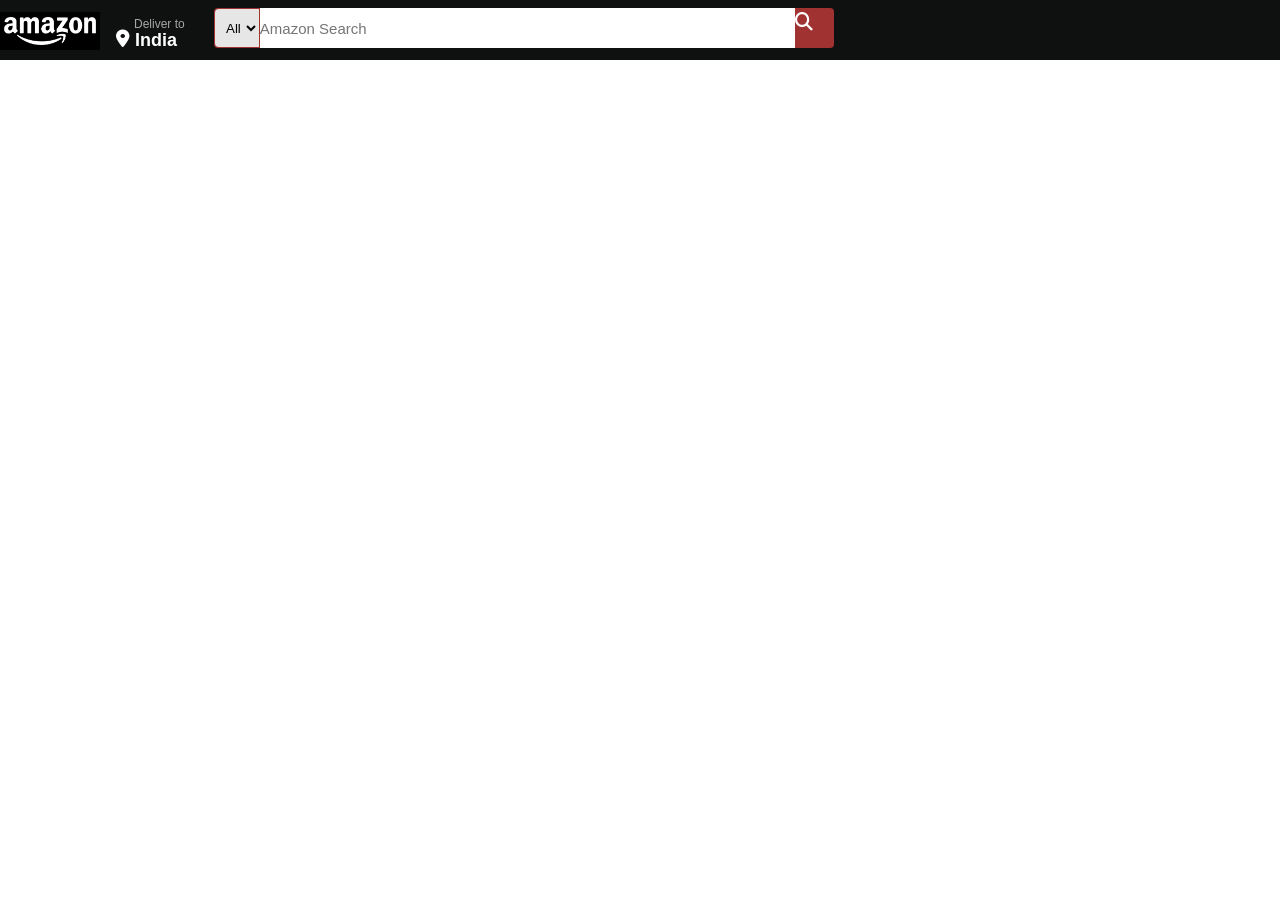
==== amazon-clone.html @ d96494d4 "add navbar" ====
<!DOCTYPE html>
<html lang="en">
<head>
    <meta charset="UTF-8">
    <meta name="viewport" content="width=device-width, initial-scale=1.0">
    <title>Amazon</title>
    <link rel="stylesheet" href="https://cdnjs.cloudflare.com/ajax/libs/font-awesome/6.4.0/css/all.min.css">
    <link rel="stylesheet" href="amazon-clone.css">
</head>
<body>
    <header>
        <div class="navbar">
           <div class="nav-logo border">
              <div class="logo"></div>
            </div>
            <div class="nav-address">
                <p style=" position:relative; left:18px;top:6px">Deliver to</p>
                <div class="nav-icon">
                    <i class="fa-solid fa-location-dot"></i>
                    <p>India</p>
                </div>
            </div>
            <div class="nav-search">
                <select class="search-select">
                    <option>All</option>
                </select >
                <input placeholder="Amazon Search" class="search-input">
                <div class="nav-icon">
                <i class="fa-solid fa-magnifying-glass"></i>
                </div>
            </div>

        </div>
    </header>
</body>
</html>
---- amazon-clone.css ----
*{
    margin:0px;
    padding:0px;
    font-family:Arial, Helvetica, sans-serif;
    border:border-box;
}
.navbar{
    height:60px;
    background-color:#0f1111 ;
    color:white;
    display:flex;
    
    
}
.nav-logo{
    height:50px;
    width:100px;

}
.logo{
    height:50px;
    width:100px;
    background-image:url("product-images/amazon-logo.png");
    background-size:contain;
    background-repeat:no-repeat;
    position:relative;
    top:12px;       
}
border{
    border:1px solid transparent;
}
.border:hover{
    border:1px solid white;
}
.nav-address{
    border:1px solid transparent;
    height:40px;
    width:80px;
    margin:5px 2px 5px 0px;
    padding:0px 15px;
    font-size:12px;
    position: relative;
    top:5px;
    bottom: 3px;
    color:#cccc;
}
.nav-address:hover{
    border:1px solid white;
}
.nav-icon{
    font-size:18px;
    display:flex;
     position: relative;
    top:5px;
    left:0px;
    gap:5px;
    font-weight: bold;
    color:white
}
.nav-search{
    display:flex;
    justify-content: space-evenly;
    height: 40px;
    width: 620px;
    background-color: rgb(160, 50, 50);
    border-radius: 4px;
    position: relative;
    top:8px;
}
.search-select{
    background-color: #e6e6e6;
    width:50px;
    border-top-left-radius: 4px;
    border-bottom-left-radius:4px;
    border:none;
    text-align: center;
    margin:1px;
    padding:0px 0px 0px 5px;
}
.search-input{
    border:none;
    width:100%;
    font-size: 15px;
}
.nav-icon{
    width:45px;
}
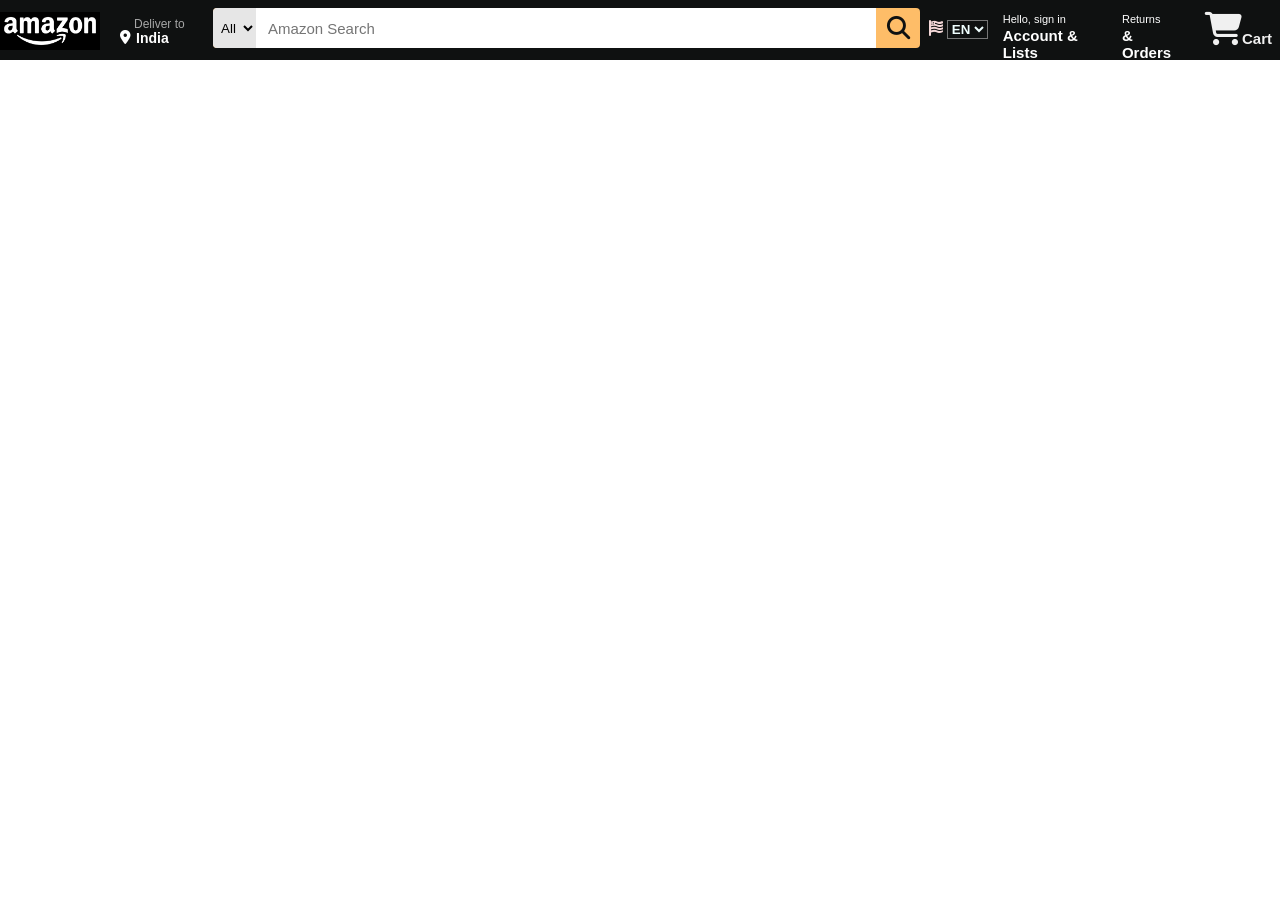
==== commit 49160d9a: "add navbar" ====
--- a/amazon-clone.html
+++ b/amazon-clone.html
@@ -24,12 +24,36 @@
                 <select class="search-select">
                     <option>All</option>
                 </select >
-                <input placeholder="Amazon Search" class="search-input">
+                <input placeholder="   Amazon Search" class="search-input">
                 <div class="nav-icon">
                 <i class="fa-solid fa-magnifying-glass"></i>
                 </div>
             </div>
-
+            <div class="nav-language">
+                <div class="nav-icon">
+                    <i class="fa-solid fa-flag-usa"></i>
+                </div>
+                <div class="nav-option">
+                    <select>    
+                        <option>EN</option>
+                    </select>
+                </div>
+            </div>
+            <div class="nav-signin">
+                <p><span>Hello, sign in</span></p>
+                <p class="account">Account & Lists</p>
+            </div>
+            <div class="nav-orders">
+                <p><span>Returns</span></p>
+                <p class="orders">& Orders</p>
+            </div>
+            <div class="nav-cart-icon">
+                <i class="fa-solid fa-cart-shopping"></i>
+                <div class="cart">
+                <p>Cart</p>
+                </div>
+            </div>
+            
         </div>
     </header>
 </body>
--- a/amazon-clone.css
+++ b/amazon-clone.css
@@ -9,6 +9,7 @@
     background-color:#0f1111 ;
     color:white;
     display:flex;
+    justify-content: space-evenly;
     
     
 }
@@ -47,12 +48,12 @@
 .nav-address:hover{
     border:1px solid white;
 }
-.nav-icon{
-    font-size:18px;
+.nav-address .nav-icon{
+    font-size:14px;
     display:flex;
      position: relative;
     top:5px;
-    left:0px;
+    left:4px;
     gap:5px;
     font-weight: bold;
     color:white
@@ -61,27 +62,114 @@
     display:flex;
     justify-content: space-evenly;
     height: 40px;
-    width: 620px;
-    background-color: rgb(160, 50, 50);
+    width: 720px;
+    background-color:#febd68;
     border-radius: 4px;
     position: relative;
     top:8px;
 }
-.search-select{
+.nav-search .search-select{
     background-color: #e6e6e6;
     width:50px;
     border-top-left-radius: 4px;
     border-bottom-left-radius:4px;
     border:none;
     text-align: center;
-    margin:1px;
-    padding:0px 0px 0px 5px;
 }
-.search-input{
+.nav-search .search-input{
     border:none;
     width:100%;
     font-size: 15px;
+    position: relative;
 }
-.nav-icon{
-    width:45px;
+.nav-search .nav-icon{
+    width:50px;
+    position:relative;
+    left:11px;
+    top:7px;
+    font-size: 23px;
+    color: #0f1111;
+}
+.nav-language{
+   display:flex;
+   border:1px solid transparent;
+   height:40;
+   width:70;
+   margin:1px;
+   padding:18px 2px 5px 7px;
+   gap:4px;
+   background-color: #0f1111;
+   color:#e6e6e6
+}
+.nav-language:hover{
+    border:1px solid white;
+}
+.nav-language .nav-icon {
+      color:rgb(243, 215, 215)
+}
+.nav-language .nav-option select{
+    background-color: #0f1111;
+    color:azure;
+    font-style:inherit;
+    font-family: 'Franklin Gothic Medium', 'Arial Narrow', Arial, sans-serif;
+    font-weight:590;
+}
+.nav-language .nav-option select option{
+    background-color: #0f1111;
+    color: azure;
+}
+.nav-signin{
+    border:1px solid transparent;
+    height:40;
+    width:115;
+    margin:0px 1px;
+    padding:8px 4px 8px 9px;
+}
+.nav-signin:hover{
+    border:1px solid rgb(240, 240, 240);
+}
+.nav-signin p span{
+    font-size:11px
+}
+.nav-signin .account{
+     font-size: 15px;
+     font-weight: bold;
+}
+.nav-orders{
+    border:1px solid transparent;
+    height:40;
+    width:70;
+    padding:8px 9px 10px 0px;
+}
+.nav-orders:hover{
+     border:1px solid white;
+}
+.nav-orders p span{
+    font-size: 11px;
+}
+.nav-orders .orders{
+    font-size: 15px;
+    font-weight:bold;
+}
+.nav-cart-icon{
+    color:#f0f0f0;
+    height:40px;
+    width:65px;
+    border:1px solid transparent;
+    padding:6px 9px 11px;
+    font-size: 33px;
+    display: flex;
+}
+.nav-cart-icon:hover{
+    border:1px solid white;
+}
+.nav-cart-icon i{
+    position: relative;
+    top:5px
+}
+.nav-cart-icon .cart{
+    font-size: 15px;
+    position: relative;
+    top:23px;
+    font-weight: bold;
 }
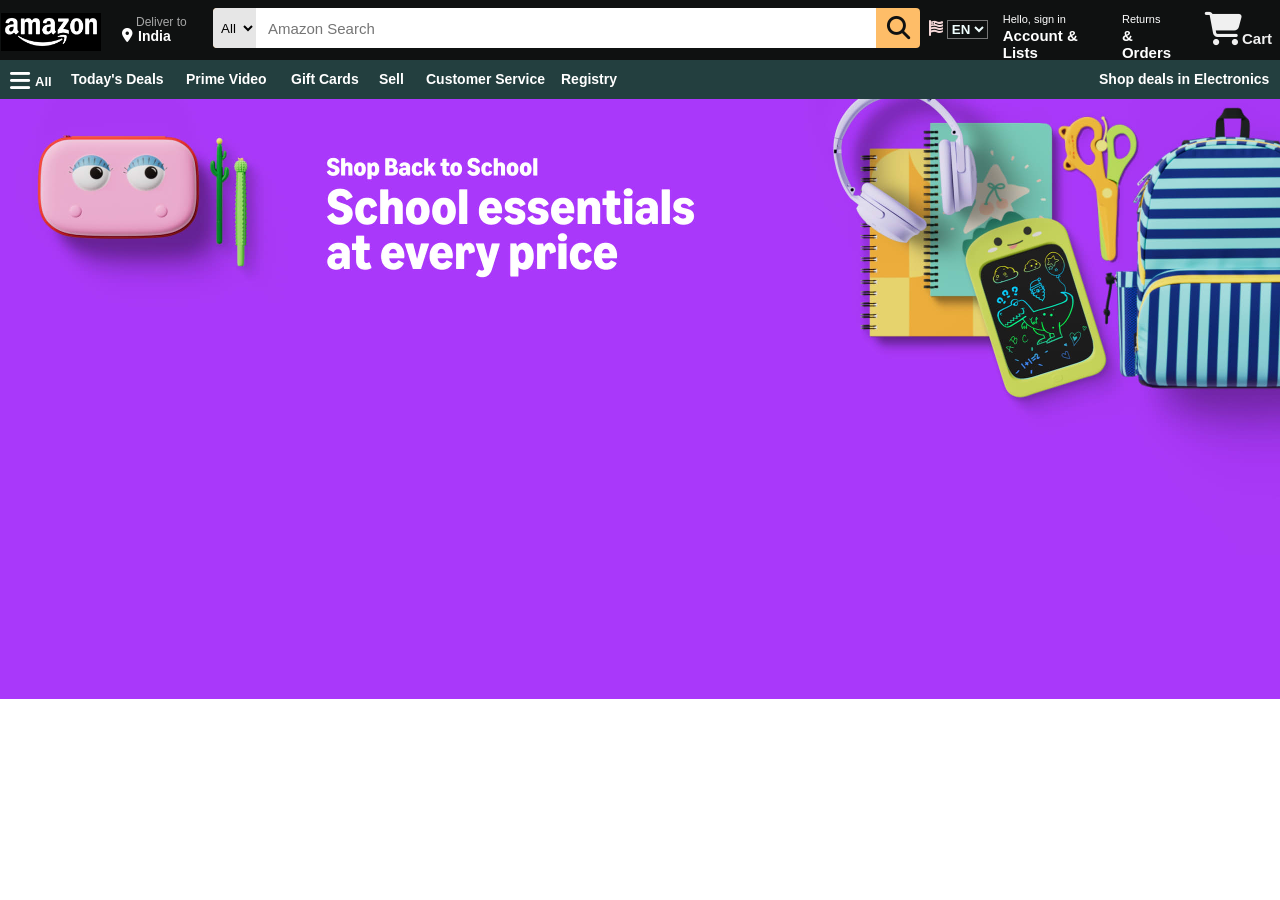
==== commit d6696fa6: "add menu" ====
--- a/amazon-clone.html
+++ b/amazon-clone.html
@@ -55,6 +55,36 @@
             </div>
             
         </div>
+        <div class="nav-menu">
+            <div class="menu-bar">
+                <i class="fa-solid fa-bars"></i>
+                <div class="menu-ALL">All</div>
+            </div>
+            <div class="menu-deal">
+                Today's Deals
+            </div>
+            <div class="menu-prime-video">
+                Prime Video
+            </div>
+            <div class="menu-gift-card">
+                Gift Cards
+            </div>
+            <div class="menu-sell">
+                Sell
+            </div>
+            <div class="menu-customer-service">
+                Customer Service
+            </div>
+            <div class="menu-registry">
+                Registry
+            </div>
+            <div class="menu-shop">
+                Shop deals in Electronics
+            </div>
+        </div>
     </header>
+    <div class="hero-section">
+        
+    </div>
 </body>
 </html>
--- a/amazon-clone.css
+++ b/amazon-clone.css
@@ -14,7 +14,7 @@
     
 }
 .nav-logo{
-    height:50px;
+    height:60px;
     width:100px;
 
 }
@@ -27,7 +27,7 @@
     position:relative;
     top:12px;       
 }
-border{
+.border{
     border:1px solid transparent;
 }
 .border:hover{
@@ -35,14 +35,10 @@
 }
 .nav-address{
     border:1px solid transparent;
-    height:40px;
+    height:43px;
     width:80px;
-    margin:5px 2px 5px 0px;
-    padding:0px 15px;
+    padding:8px 15px;
     font-size:12px;
-    position: relative;
-    top:5px;
-    bottom: 3px;
     color:#cccc;
 }
 .nav-address:hover{
@@ -172,4 +168,122 @@
     position: relative;
     top:23px;
     font-weight: bold;
-}+}
+.nav-menu{
+    height:39px;
+    background-color:#233f3f;
+    display:flex;
+    color:white;
+    gap:3px;
+}
+.menu-bar{
+    height: 38px;
+    width:42px;
+    display:flex;
+    gap:5px;
+    border:1px solid transparent;
+    padding:8px 9px;
+    
+}
+.menu-bar:hover{
+    border:1px solid white;
+}
+.menu-bar i{
+    font-size: 23px;
+}
+.menu-ALL{
+    font-size: 13px;
+    font-weight:bolder;
+    position:relative;
+    top:5px;
+}
+.menu-deal{
+    border:1px solid transparent;
+    height:39;
+    width:100px;
+    padding:10px 5px ;
+    font-size:14px;
+    font-weight: bold;
+}
+.menu-deal:hover{
+    border:1px solid white;
+}
+.menu-prime-video{
+    height:39px;
+    width:90px;
+    border:1px solid  transparent;
+    font-size:14px;
+    font-weight:bold;
+    padding:10px 5px;
+}
+.menu-prime-video:hover{
+    border:1px solid white;
+}
+.menu-gift-card{
+    height:39px;
+    width:73px;
+    border:1px solid transparent;
+    font-size:14px;
+    font-weight:bold;
+    padding:10px 5px;
+}
+.menu-gift-card:hover{
+    border:1px solid white;
+}
+.menu-sell{
+    height:39;
+    width:32px;
+    border:1px solid transparent;
+    font-size: 14px;
+    font-weight: bold;
+    padding:10px 5px;
+}
+.menu-sell:hover{
+    border:1px solid white;
+}
+.menu-customer-service{
+    height:39px;
+    width:120px;
+    border:1px solid transparent;
+    font-size:14px;
+    font-weight:bold;
+    padding:10px 5px;
+}
+.menu-customer-service:hover{
+    border:1px solid white;
+}
+.menu-registry{
+    height:39px;
+    width:70px;
+    border:1px solid transparent;
+    font-size:14px;
+    font-weight:bold;
+    padding:10px 5px
+}
+.menu-registry:hover{
+    border:1px solid white;
+}
+.menu-shop{
+    height: 39px;
+    width:175px;
+    border:1px solid transparent;
+    font-size:14px;
+    font-weight: bold;
+    padding:10px 5px ;
+    margin-left: auto;
+}
+.menu-shop:hover{
+    border:1px solid white;
+}
+/*  her0 section */
+
+.hero-section{
+    background-image: url(/product-images/hero_image.jpg);
+    background-size: cover;
+    height:600px;
+    width:1500px;
+}
+
+
+
+
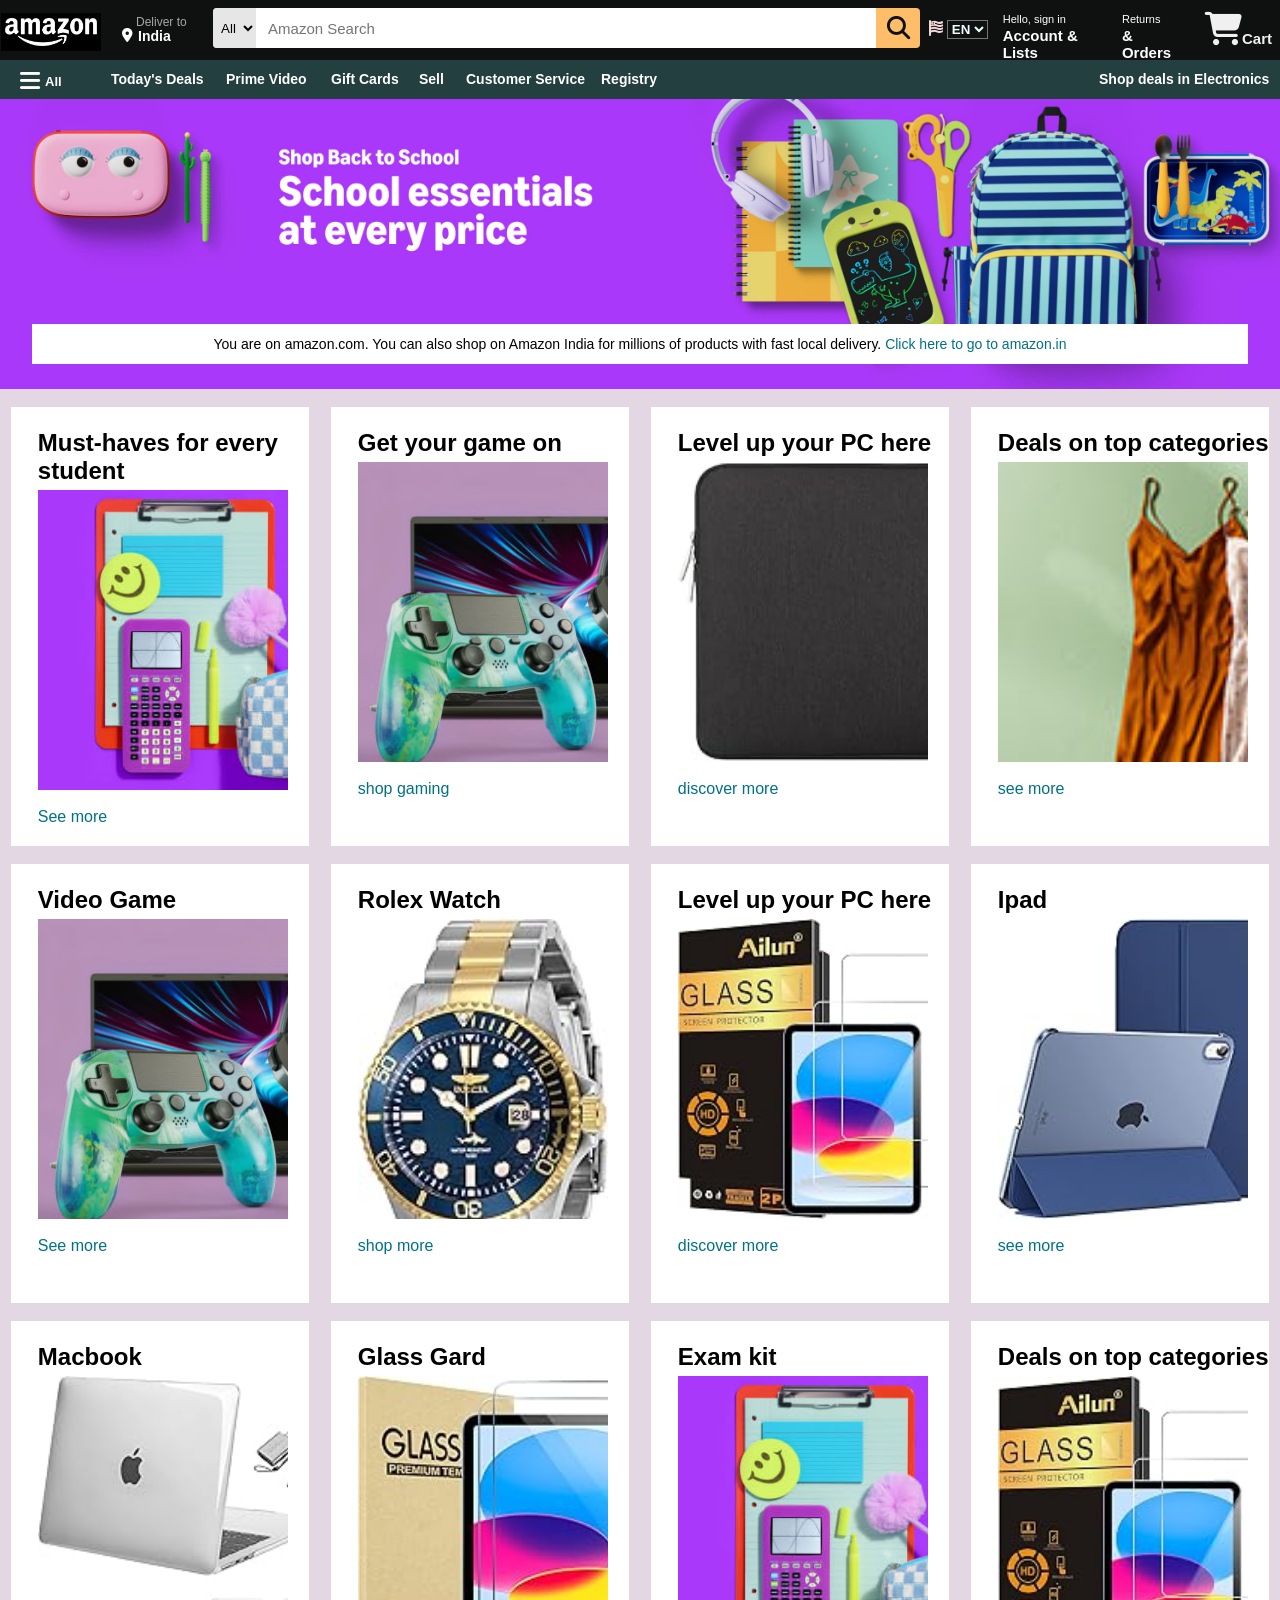
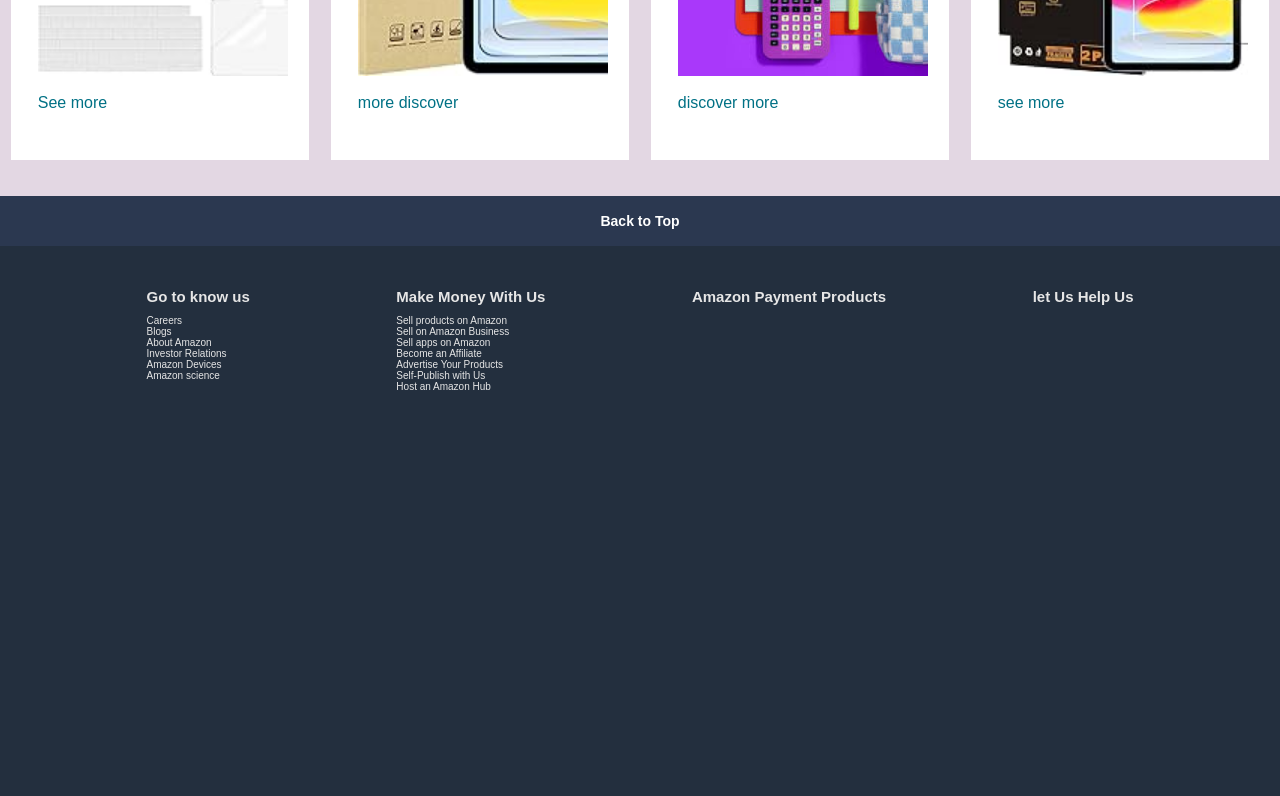
==== commit 9b1bfea1: "add items" ====
--- a/amazon-clone.html
+++ b/amazon-clone.html
@@ -84,7 +84,143 @@
         </div>
     </header>
     <div class="hero-section">
-        
-    </div>
+        <div class="hero-msg">
+            <p>You are on amazon.com. You can also shop on Amazon India for millions of products with fast local delivery. <a href="https://www.amazon.com/r/?_encoding=UTF8&aid=Jb1bh6HBRX-p7CkTgHfWPg&dest=https%3A%2F%2Fwww.amazon.in%3Fref%3Daisgw_intl_stripe_in&pd_rd_w=jpCvl&content-id=amzn1.sym.5d022dd3-7374-4c36-972c-d2f317605745&pf_rd_p=5d022dd3-7374-4c36-972c-d2f317605745&pf_rd_r=8PDHAZRJ7E6F0SKY4A8K&pd_rd_wg=yv9ju&pd_rd_r=3f8ee6e1-dd81-45cd-a691-7acc033ad7fa&ref_=pd_hp_d_atf_unk" target="_blank">Click here to go to amazon.in</a>
+            </p>
+        </div>
+    </div>
+    <br/>
+    <div class="shop-section">
+        <div class="box1 box">
+            <h2>Must-haves for every student</h2>
+            <div class="img" style="background-image: url('/product-images/image\ 3.jpg');background-size: cover; "> 
+            </div>
+            <p>See more</p>
+        </div>
+        <div class="box2 box">
+            <h2>Get your game on</h2>
+            <div class="img" style="background-image: url(/product-images/image\ 2.jpg);background-size: cover;">
+            </div>
+             <p>shop gaming</p>
+        </div>
+        <div class="box3 box">
+            <h2>Level up your PC here</h2>
+            <div class="img" style="background-image: url(/product-images/image\ 6.jpg);background-size: cover;">
+            </div>
+             <p>discover more</p>
+        </div>
+        <div class="box4 box">
+            <h2>Deals on top categories</h2>
+            <div class="img" style="background-image: url(/product-images/image\ 4.jpg);background-size: cover;">
+            </div>
+             <p>see more</p>
+        </div>
+    </div>
+    <br/>
+    <div class="shop-section">
+        <div class="box1 box">
+            <h2>Video Game</h2>
+            <div class="img" style="background-image: url('/product-images/image\ 2.jpg');background-size: cover; "> 
+            </div>
+            <p>See more</p>
+        </div>
+        <div class="box2 box">
+            <h2>Rolex Watch</h2>
+            <div class="img" style="background-image: url(/product-images/image\ 8.jpg);background-size: cover;">
+            </div>
+             <p>shop more</p>
+        </div>
+        <div class="box3 box">
+            <h2>Level up your PC here</h2>
+            <div class="img" style="background-image: url(/product-images/image\ 9.jpg);background-size: cover;">
+            </div>
+             <p>discover more</p>
+        </div>
+        <div class="box4 box">
+            <h2>Ipad</h2>
+            <div class="img" style="background-image: url(/product-images/image\ 10.jpg);background-size: cover;">
+            </div>
+             <p>see more</p>
+        </div>
+    </div>
+    <br/>
+    <div class="shop-section">
+        <div class="box1 box">
+            <h2>Macbook</h2>
+            <div class="img" style="background-image: url('/product-images/image\ 11.jpg');background-size: cover; "> 
+            </div>
+            <p>See more</p>
+        </div>
+        <div class="box2 box">
+            <h2>Glass Gard</h2>
+            <div class="img" style="background-image: url(/product-images/image\ 12.jpg);background-size: cover;">
+            </div>
+             <p>more discover</p>
+        </div>
+        <div class="box3 box">
+            <h2>Exam kit</h2>
+            <div class="img" style="background-image: url(/product-images/image\ 3.jpg);background-size: cover;">
+            </div>
+             <p>discover more</p>
+        </div>
+        <div class="box4 box">
+            <h2>Deals on top categories</h2>
+            <div class="img" style="background-image: url(/product-images/image\ 9.jpg);background-size: cover;">
+            </div>
+             <p>see more</p>
+        </div>
+    </div>
+    <br/>
+    <br/>
+    <footer>
+        <div class="footer1">
+            Back to Top
+        </div>
+        <div class="footer2">
+            <div class="footer2">
+                <ul>Go to know us
+                    <li>Careers</li>
+                    <li>Blogs</li>
+                    <li>About Amazon</li>
+                    <li>Investor Relations</li>
+                    <li>Amazon Devices</li>
+                    <li>Amazon science</li>
+                </ul>
+            </div>
+            <div class="footer2">
+                <ul>Make Money With Us
+                    <li>Sell products on Amazon</li>
+                    <li>Sell on Amazon Business</li>
+                    <li>Sell apps on Amazon</li>
+                    <li>Become an Affiliate</li>
+                    <li>Advertise Your Products</li>
+                    <li>Self-Publish with Us</li>
+                    <li>Host an Amazon Hub</li>
+                </ul>
+            </div> 
+            <div class="footer2">  
+                <ul>Amazon Payment Products
+                    <li></li>
+                    <li></li>
+                    <li></li>
+                    <li></li>
+                    <li></li>
+                    <li></li>
+                    <li></li>
+                    <li></li>
+                </ul>
+            </div> 
+            <div class="footer2">
+                <ul>let Us Help Us
+                    <li></li>
+                    <li></li>
+                    <li></li>
+                    <li></li>
+                    <li></li>
+                    <li></li>
+                </ul>
+            </div>
+        </div>
+    </footer>
 </body>
 </html>
--- a/amazon-clone.css
+++ b/amazon-clone.css
@@ -4,19 +4,19 @@
     font-family:Arial, Helvetica, sans-serif;
     border:border-box;
 }
+body{
+    background-color: #ddcedccc;
+}
 .navbar{
     height:60px;
     background-color:#0f1111 ;
     color:white;
     display:flex;
     justify-content: space-evenly;
-    
-    
 }
 .nav-logo{
     height:60px;
     width:100px;
-
 }
 .logo{
     height:50px;
@@ -177,12 +177,13 @@
     gap:3px;
 }
 .menu-bar{
-    height: 38px;
+    height: 20px;
     width:42px;
     display:flex;
     gap:5px;
     border:1px solid transparent;
     padding:8px 9px;
+    margin-left:10px;
     
 }
 .menu-bar:hover{
@@ -204,12 +205,13 @@
     padding:10px 5px ;
     font-size:14px;
     font-weight: bold;
+    margin-left:30px
 }
 .menu-deal:hover{
     border:1px solid white;
 }
 .menu-prime-video{
-    height:39px;
+    height:18px;
     width:90px;
     border:1px solid  transparent;
     font-size:14px;
@@ -220,7 +222,7 @@
     border:1px solid white;
 }
 .menu-gift-card{
-    height:39px;
+    height:18px;
     width:73px;
     border:1px solid transparent;
     font-size:14px;
@@ -242,7 +244,7 @@
     border:1px solid white;
 }
 .menu-customer-service{
-    height:39px;
+    height:18px;
     width:120px;
     border:1px solid transparent;
     font-size:14px;
@@ -253,7 +255,7 @@
     border:1px solid white;
 }
 .menu-registry{
-    height:39px;
+    height:18px;
     width:70px;
     border:1px solid transparent;
     font-size:14px;
@@ -264,7 +266,7 @@
     border:1px solid white;
 }
 .menu-shop{
-    height: 39px;
+    height: 18px;
     width:175px;
     border:1px solid transparent;
     font-size:14px;
@@ -278,12 +280,100 @@
 /*  her0 section */
 
 .hero-section{
-    background-image: url(/product-images/hero_image.jpg);
+    background-image: url("/product-images/hero_image.jpg");
     background-size: cover;
+    height:290px;
+    display: flex;
+    justify-content: center;
+    align-items: flex-end;
+}
+.hero-msg{
+    background-color: white;
+    color:black;
+    height:40px;
+    display:flex;
+    align-items: center;
+    justify-content: center;
+    font-size:14px;
+    width:95%;
+    margin-bottom: 25px;
+}
+.hero-msg a{
+    color:#007185;
+    text-decoration: none;
+}
+/** shop section**/
+
+.shop-section{
+    display:flex;
+    justify-content: space-around;
+}
+.box{
+    height:400px;
+    width:23%;
+    border:2px solid transparent;
+    background-color: white;
+    background-size: cover;
+    padding:20px 0px 15px ;
+
+}
+.img{
+    height: 300px;
+    width:250px;
+    margin-left:25px;
+    margin-top:5px;
+}
+.shop-section p{
+    position: relative;
+    top:18px;
+    left:25px;
+    color:#007185;
+}
+.shop-section h2{
+     position: relative;
+    left:25px;
+}
+footer{
     height:600px;
-    width:1500px;
-}
-
-
-
-
+    font-size: 14px;
+    background-color: #232f3e;
+    color: #e6e6e6;
+}
+.footer1{
+    height:50px;
+    background-color: #3845686c;
+    color:white;
+    display: flex;
+    justify-content: center;
+    align-items: center;
+    font-weight: bold;
+}
+.footer2{
+    display: flex;
+    justify-content: space-evenly;
+    height:350px;
+    border:1px solid transparent;
+    margin-top: 10px;
+    padding-top:10px;
+}
+.footer2 ul{
+    font-size: 15px;
+    font-weight: bold;
+}
+.footer2 ul li{
+    font-size:10px;
+    font-weight: normal;
+    position:relative;
+    top:10px;
+    list-style: none;
+}
+.footer2 li{
+    position: relative;
+    top:10px
+}
+
+
+
+
+
+
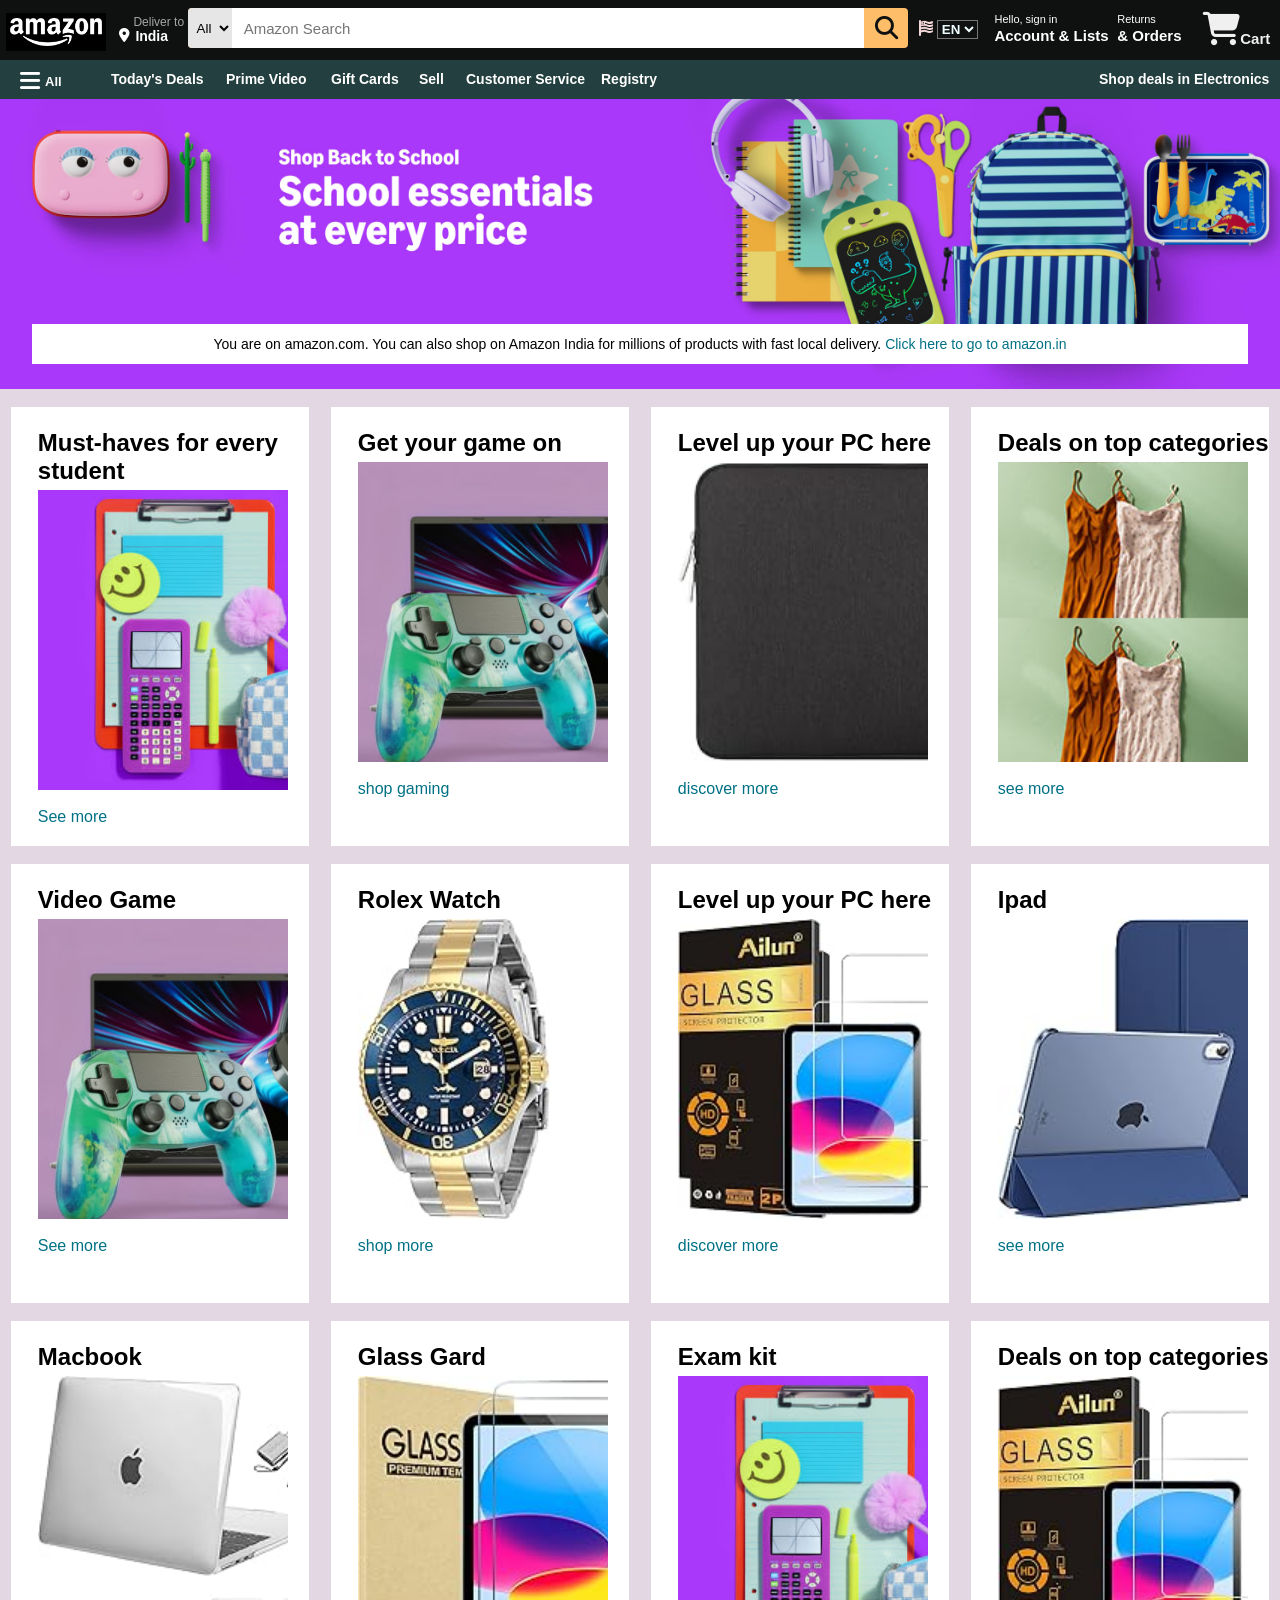
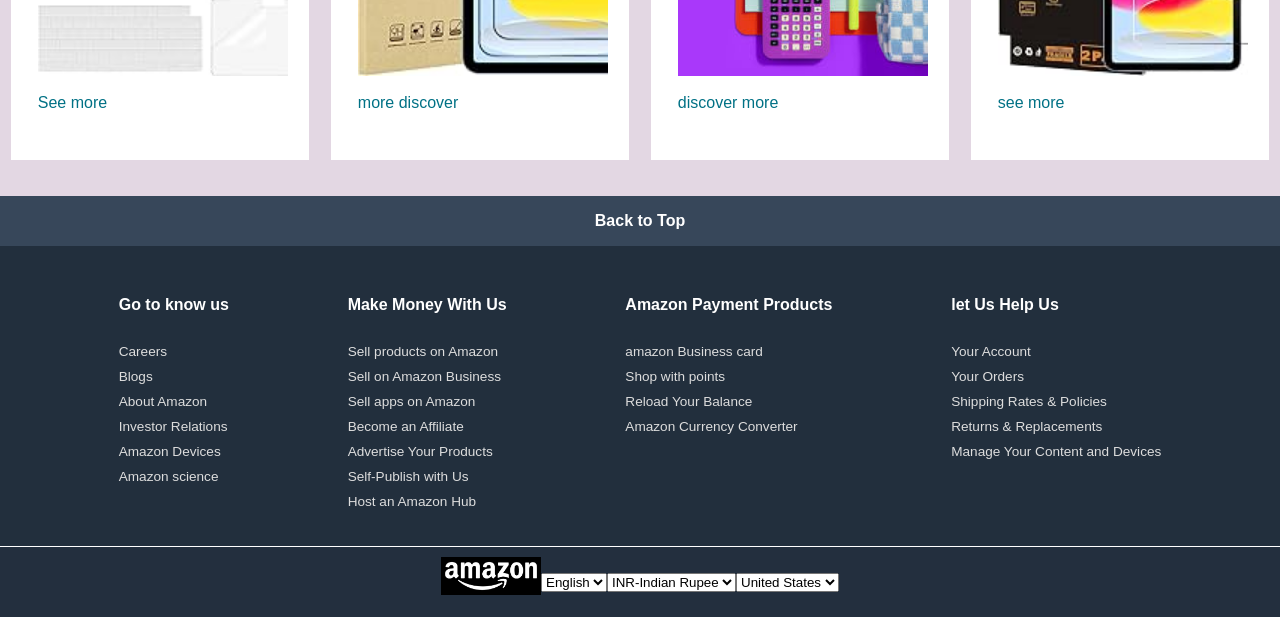
==== commit 2fe32048: "add footer" ====
--- a/amazon-clone.html
+++ b/amazon-clone.html
@@ -111,7 +111,7 @@
         </div>
         <div class="box4 box">
             <h2>Deals on top categories</h2>
-            <div class="img" style="background-image: url(/product-images/image\ 4.jpg);background-size: cover;">
+            <div class="img" style="background-image: url(/product-images/image\ 4.jpg);background-size:contain;">
             </div>
              <p>see more</p>
         </div>
@@ -126,7 +126,7 @@
         </div>
         <div class="box2 box">
             <h2>Rolex Watch</h2>
-            <div class="img" style="background-image: url(/product-images/image\ 8.jpg);background-size: cover;">
+            <div class="img" style="background-image: url(/product-images/image\ 8.jpg);background-size: contain; background-repeat: no-repeat;">
             </div>
              <p>shop more</p>
         </div>
@@ -177,48 +177,65 @@
             Back to Top
         </div>
         <div class="footer2">
-            <div class="footer2">
-                <ul>Go to know us
-                    <li>Careers</li>
-                    <li>Blogs</li>
-                    <li>About Amazon</li>
-                    <li>Investor Relations</li>
-                    <li>Amazon Devices</li>
-                    <li>Amazon science</li>
-                </ul>
-            </div>
-            <div class="footer2">
-                <ul>Make Money With Us
-                    <li>Sell products on Amazon</li>
-                    <li>Sell on Amazon Business</li>
-                    <li>Sell apps on Amazon</li>
-                    <li>Become an Affiliate</li>
-                    <li>Advertise Your Products</li>
-                    <li>Self-Publish with Us</li>
-                    <li>Host an Amazon Hub</li>
-                </ul>
-            </div> 
-            <div class="footer2">  
-                <ul>Amazon Payment Products
-                    <li></li>
-                    <li></li>
-                    <li></li>
-                    <li></li>
-                    <li></li>
-                    <li></li>
-                    <li></li>
-                    <li></li>
-                </ul>
-            </div> 
-            <div class="footer2">
-                <ul>let Us Help Us
-                    <li></li>
-                    <li></li>
-                    <li></li>
-                    <li></li>
-                    <li></li>
-                    <li></li>
-                </ul>
+            <div class="footer-column">
+                <ul>
+                    <p>Go to know us</p>
+                    <a href="#">Careers</a>
+                    <a href="#">Blogs</a>
+                    <a href="#">About Amazon</a>
+                    <a href="#">Investor Relations</a>
+                    <a href="#">Amazon Devices</a>
+                    <a href="#">Amazon science</a>
+                </ul>
+            </div>
+            <div class="footer-column">
+                <ul>
+                    <p>Make Money With Us</p>
+                    <a href="#">Sell products on Amazon</a>
+                    <a href="#">Sell on Amazon Business</a>
+                    <a href="#">Sell apps on Amazon</a>
+                    <a href="#">Become an Affiliate</a>
+                    <a href="#">Advertise Your Products</a>
+                    <a href="#">Self-Publish with Us</a>
+                    <a href="#">Host an Amazon Hub</a>
+                </ul>
+            </div>
+            <div class="footer-column">
+                <ul>
+                    <p>Amazon Payment Products</p>
+                    <a href="#">amazon Business card</a>
+                    <a href="#">Shop with points</a>
+                    <a href="#">Reload Your Balance</a>
+                    <a href="#">Amazon Currency Converter</a>
+                </ul>
+            </div>
+            <div class="footer-column">
+                <ul>
+                    <p>let Us Help Us</p>
+                    <a href="#">Your Account</a>
+                    <a href="#">Your Orders</a>
+                    <a href="#">Shipping Rates & Policies</a>
+                    <a href="#">Returns & Replacements</a>
+                    <a href="#">Manage Your Content and Devices</a>
+                </ul>
+            </div>
+        </div>
+        <div class="footer3">
+            <div class="footer-logo"></div>
+            <div class="language-option">
+                <select>
+                    <option><i class="fa-solid fa-globe"></i> <p>English</p></option>
+                </select>
+            </div>
+            <div class="INR">
+                <select>
+                    <option><i class="fa-solid fa-indian-rupee-sign">  </i> <p>INR-Indian Rupee</p></option>
+                </select>
+            </div>
+            <div class="us">
+                <select>
+                    <option><i class="fa-solid fa-flag-usa"></i> <p>United States</p></option>
+                </select>
             </div>
         </div>
     </footer>
--- a/amazon-clone.css
+++ b/amazon-clone.css
@@ -16,7 +16,7 @@
 }
 .nav-logo{
     height:60px;
-    width:100px;
+    width:105px;
 }
 .logo{
     height:50px;
@@ -25,7 +25,8 @@
     background-size:contain;
     background-repeat:no-repeat;
     position:relative;
-    top:12px;       
+    top:12px;  
+    left:3px     
 }
 .border{
     border:1px solid transparent;
@@ -36,8 +37,8 @@
 .nav-address{
     border:1px solid transparent;
     height:43px;
-    width:80px;
-    padding:8px 15px;
+    width:60px;
+    padding:8px 10px 0px 4px;
     font-size:12px;
     color:#cccc;
 }
@@ -333,15 +334,9 @@
      position: relative;
     left:25px;
 }
-footer{
-    height:600px;
-    font-size: 14px;
-    background-color: #232f3e;
-    color: #e6e6e6;
-}
 .footer1{
     height:50px;
-    background-color: #3845686c;
+    background-color:#37475a;
     color:white;
     display: flex;
     justify-content: center;
@@ -349,31 +344,50 @@
     font-weight: bold;
 }
 .footer2{
+    background-color: #222f3d;
+    color:white;
+    height:300px;
     display: flex;
     justify-content: space-evenly;
-    height:350px;
-    border:1px solid transparent;
-    margin-top: 10px;
-    padding-top:10px;
-}
-.footer2 ul{
-    font-size: 15px;
-    font-weight: bold;
-}
-.footer2 ul li{
-    font-size:10px;
-    font-weight: normal;
-    position:relative;
-    top:10px;
-    list-style: none;
-}
-.footer2 li{
-    position: relative;
-    top:10px
-}
-
-
-
-
-
-
+}
+.footer2 ul a{
+    display:block;
+    color:#dddddd;
+    font-size: 0.85rem;
+    font-weight:300;
+    text-decoration: none;
+    position: relative;
+    top:70px;
+    padding-top:10px
+}
+.footer2 ul p{
+     font-size: 16px;
+     font-weight: bolder;
+     position: relative;
+    top:50px
+}
+.footer3{
+    height: 70px;
+    background-color: #232f3e;
+    color: white;
+    display: flex;
+    justify-content: center;
+    align-items:center ;
+    border-top:0.0001px solid white;
+}
+.footer-logo{
+    background-image: url("product-images/amazon-logo.png");
+    background-size: contain;
+    background-repeat: no-repeat;
+    height:50px;
+    width:100px
+}
+
+
+
+
+
+
+
+
+
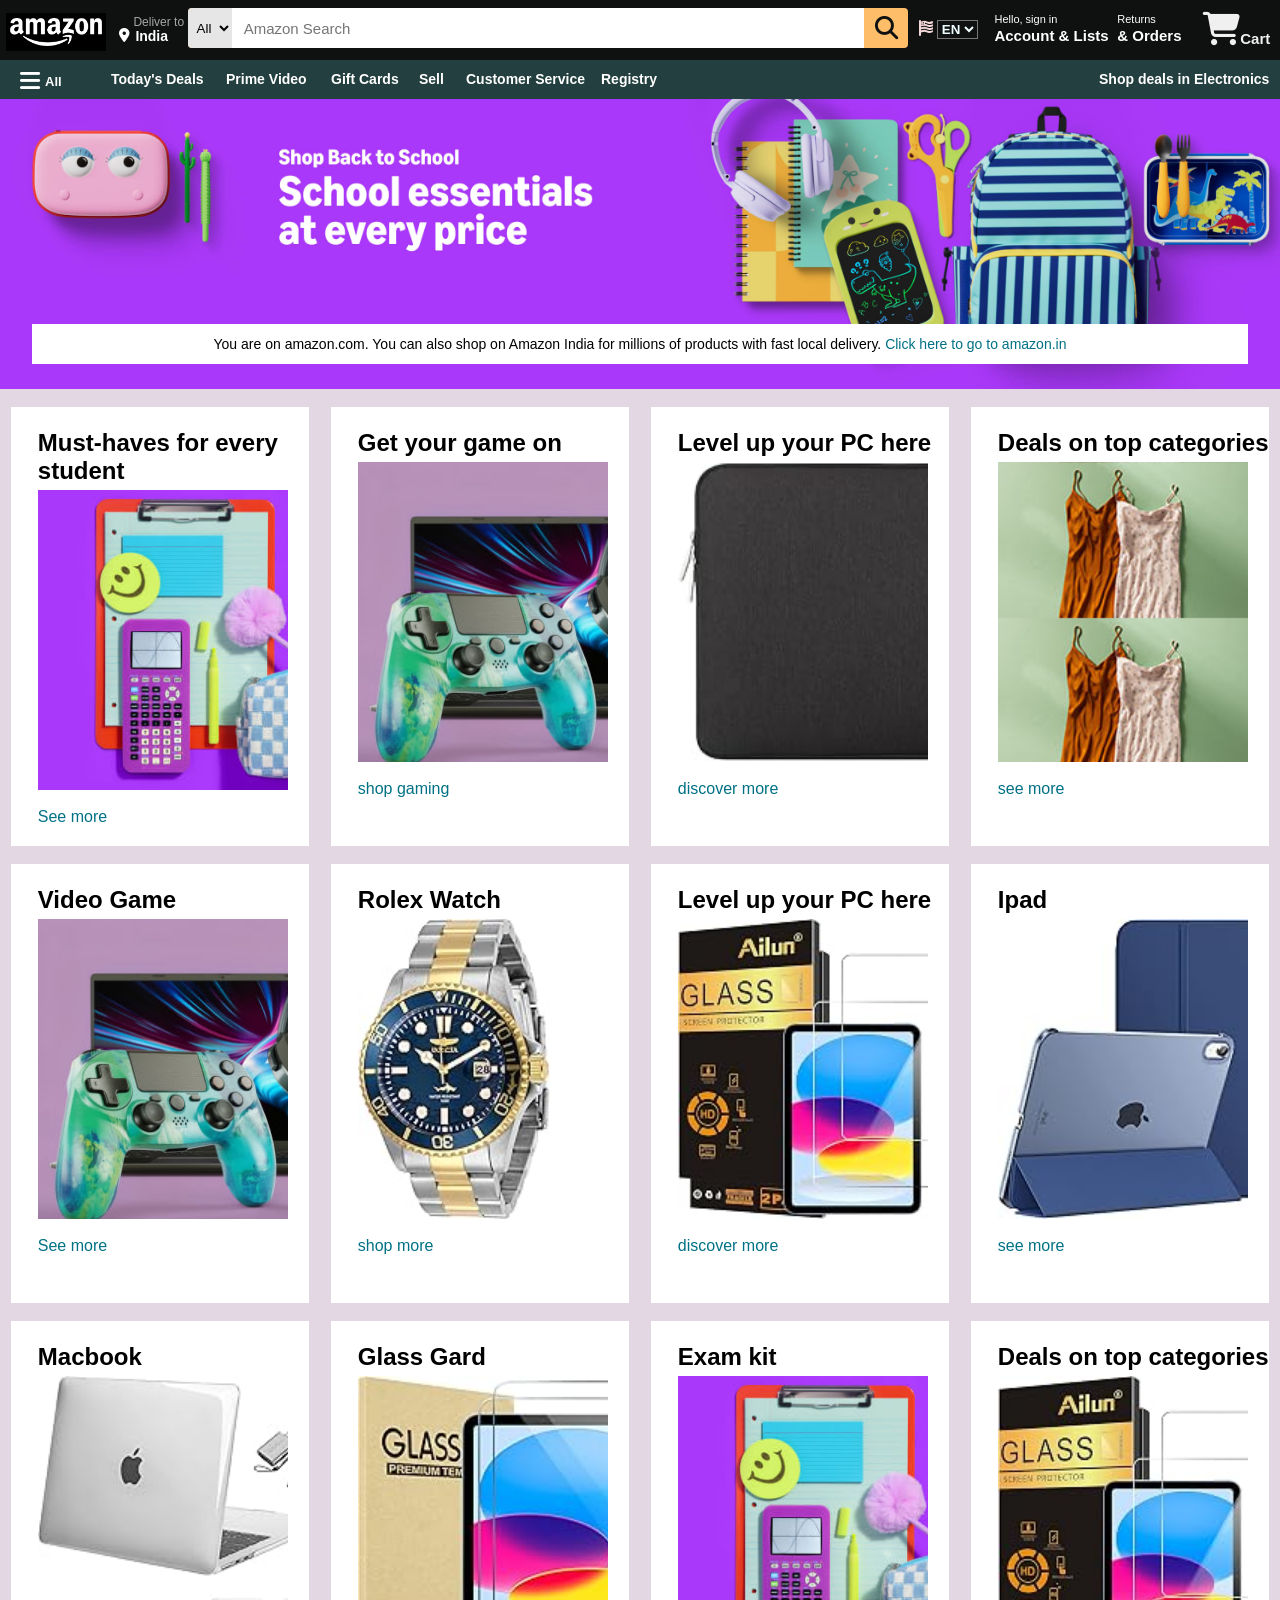
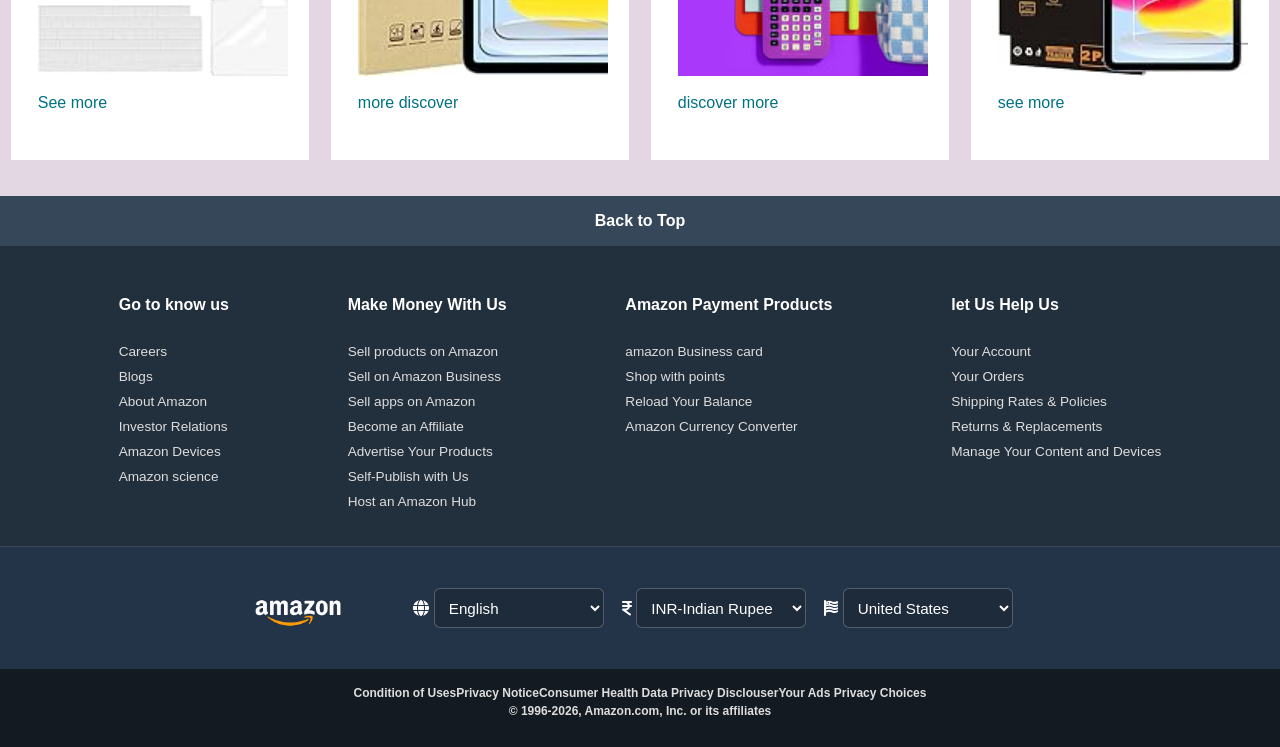
==== commit 707d50f3: "complete_display" ====
--- a/amazon-clone.html
+++ b/amazon-clone.html
@@ -223,19 +223,33 @@
         <div class="footer3">
             <div class="footer-logo"></div>
             <div class="language-option">
+                <i class="fa-solid fa-globe"></i>
                 <select>
-                    <option><i class="fa-solid fa-globe"></i> <p>English</p></option>
+                   <option>English</option>
                 </select>
             </div>
             <div class="INR">
+                <i class="fa-solid fa-indian-rupee-sign"></i>
                 <select>
-                    <option><i class="fa-solid fa-indian-rupee-sign">  </i> <p>INR-Indian Rupee</p></option>
+                   <option>INR-Indian Rupee</option>
                 </select>
             </div>
-            <div class="us">
+            <div class="us"> 
+                <i class="fa-solid fa-flag-usa"></i>
                 <select>
-                    <option><i class="fa-solid fa-flag-usa"></i> <p>United States</p></option>
+                   <option>United States</option>
                 </select>
+            </div>
+        </div>
+        <div class="copyright">
+            <div class="pages">
+                <p>Condition of Uses</p>
+                <p>Privacy Notice</p>
+                <p>Consumer Health Data Privacy Disclouser</p>
+                <p>Your Ads Privacy Choices</p>
+            </div>
+            <div class="copy">
+                <p>© 1996-2026, Amazon.com, Inc. or its affiliates</p>
             </div>
         </div>
     </footer>
--- a/amazon-clone.css
+++ b/amazon-clone.css
@@ -367,27 +367,66 @@
     top:50px
 }
 .footer3{
-    height: 70px;
-    background-color: #232f3e;
+    min-height: 90px;
+    background-color: #233448;
     color: white;
     display: flex;
     justify-content: center;
-    align-items:center ;
-    border-top:0.0001px solid white;
+    align-items: center;
+    padding: 16px 36px;
+    border-top: 1px solid rgba(255,255,255,0.1);
 }
 .footer-logo{
-    background-image: url("product-images/amazon-logo.png");
+    background-image: url("product-images/footer-logo.png");
     background-size: contain;
     background-repeat: no-repeat;
-    height:50px;
-    width:100px
+    background-position: center;
+    height: 50px;
+    width: 110px;
+    position: relative;
+    top:5px;
+    right:60px;
+    gap:10px
+}
+.footer3 select{
+    width: 170px;
+    height: 40px;
+    border: 1px solid rgba(255,255,255,0.24);
+    border-radius: 6px;
+    background-color: #1d2b3a;
+    color: #ffffff;
+    padding: 0 10px;
+    font-size: 0.95rem;
+}
+.footer3 select:active{
+    outline: 1px solid #c4bcb3;
+}
+.footer3 option{
+    color: #000000;
+}
+.INR{
+    position: relative;
+    left:18px;
+}
+.us{
+    position: relative;
+    left:36px
+}
+.copyright{
+    height:78px;
+    background-color: #131a22;
+    color:#dddddd;
+    font-size: 12px ;
+    font-weight: 700;
+}
+.pages{
+    display: flex;
+    justify-content: center;
+    padding-top:17px
+}
+.copy{
+    display: flex;
+    justify-content: center;
+    padding-top: 4px;
 }
 
-
-
-
-
-
-
-
-
